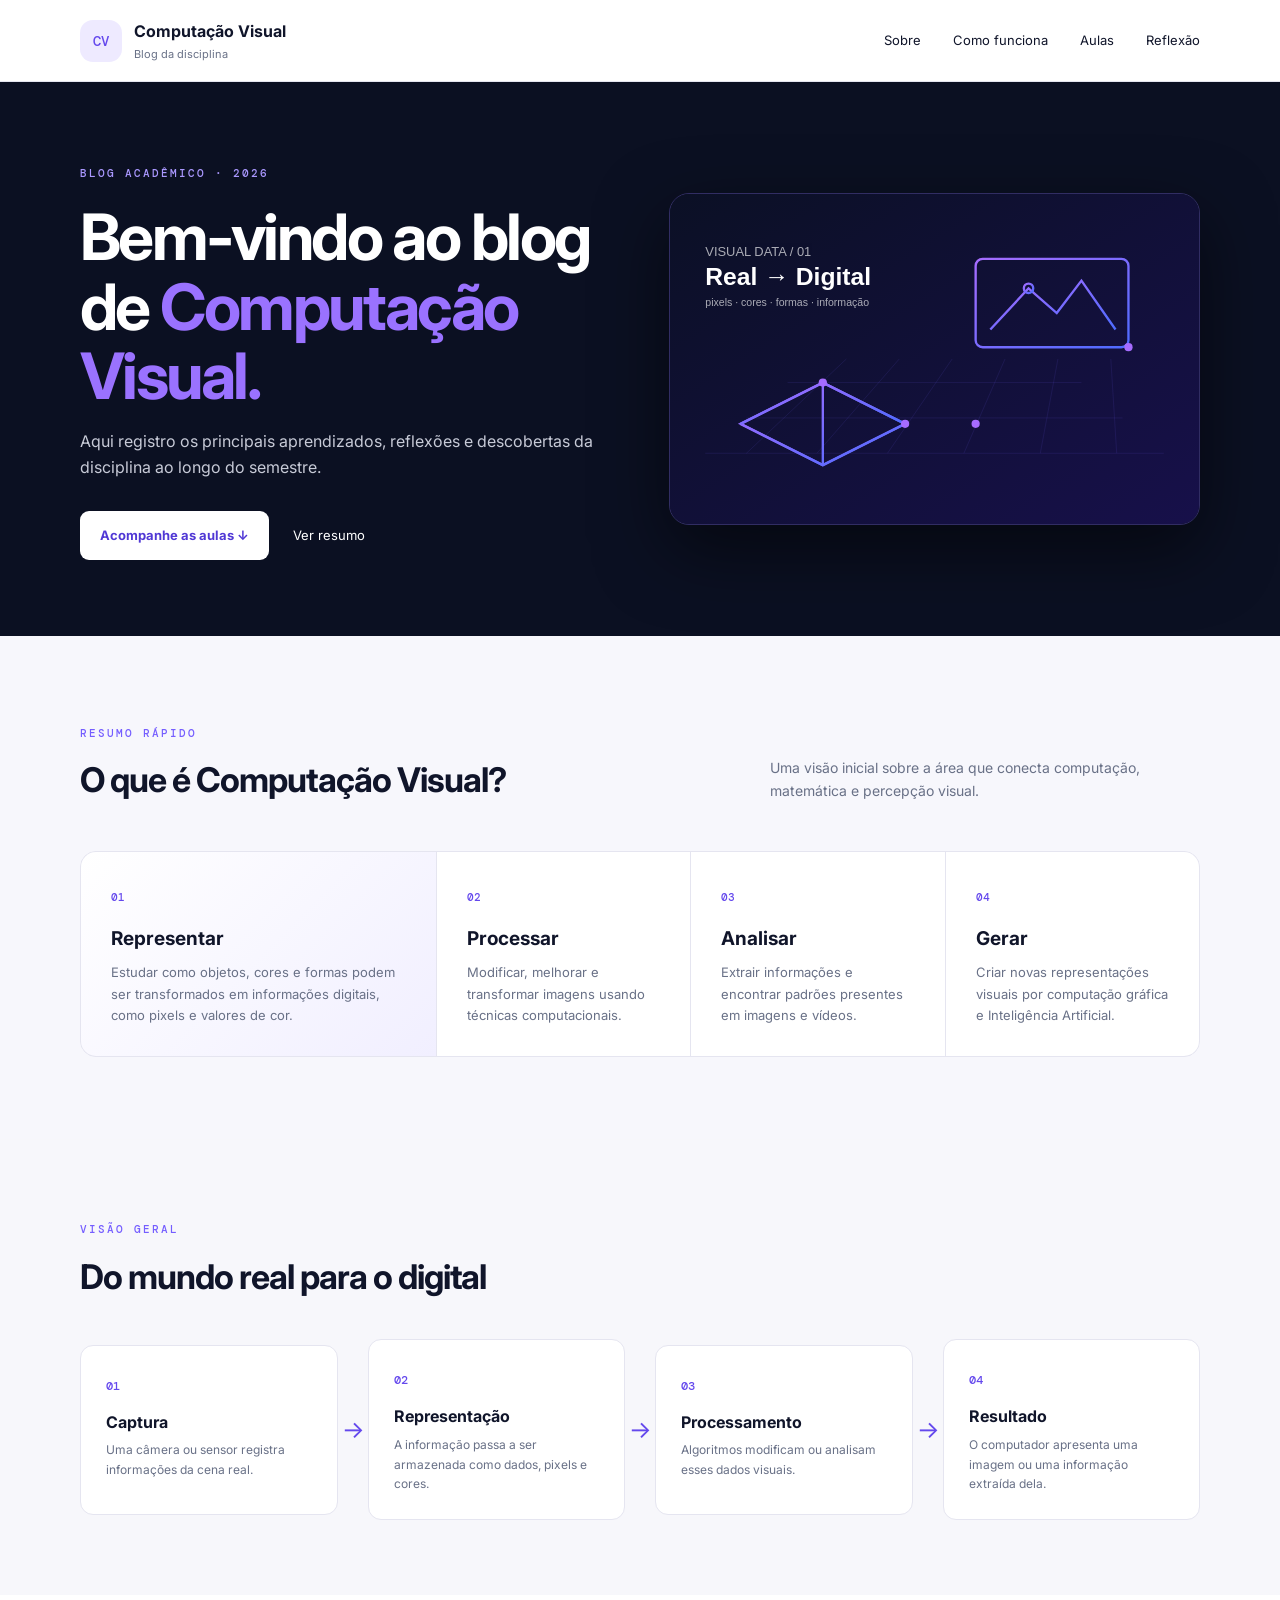
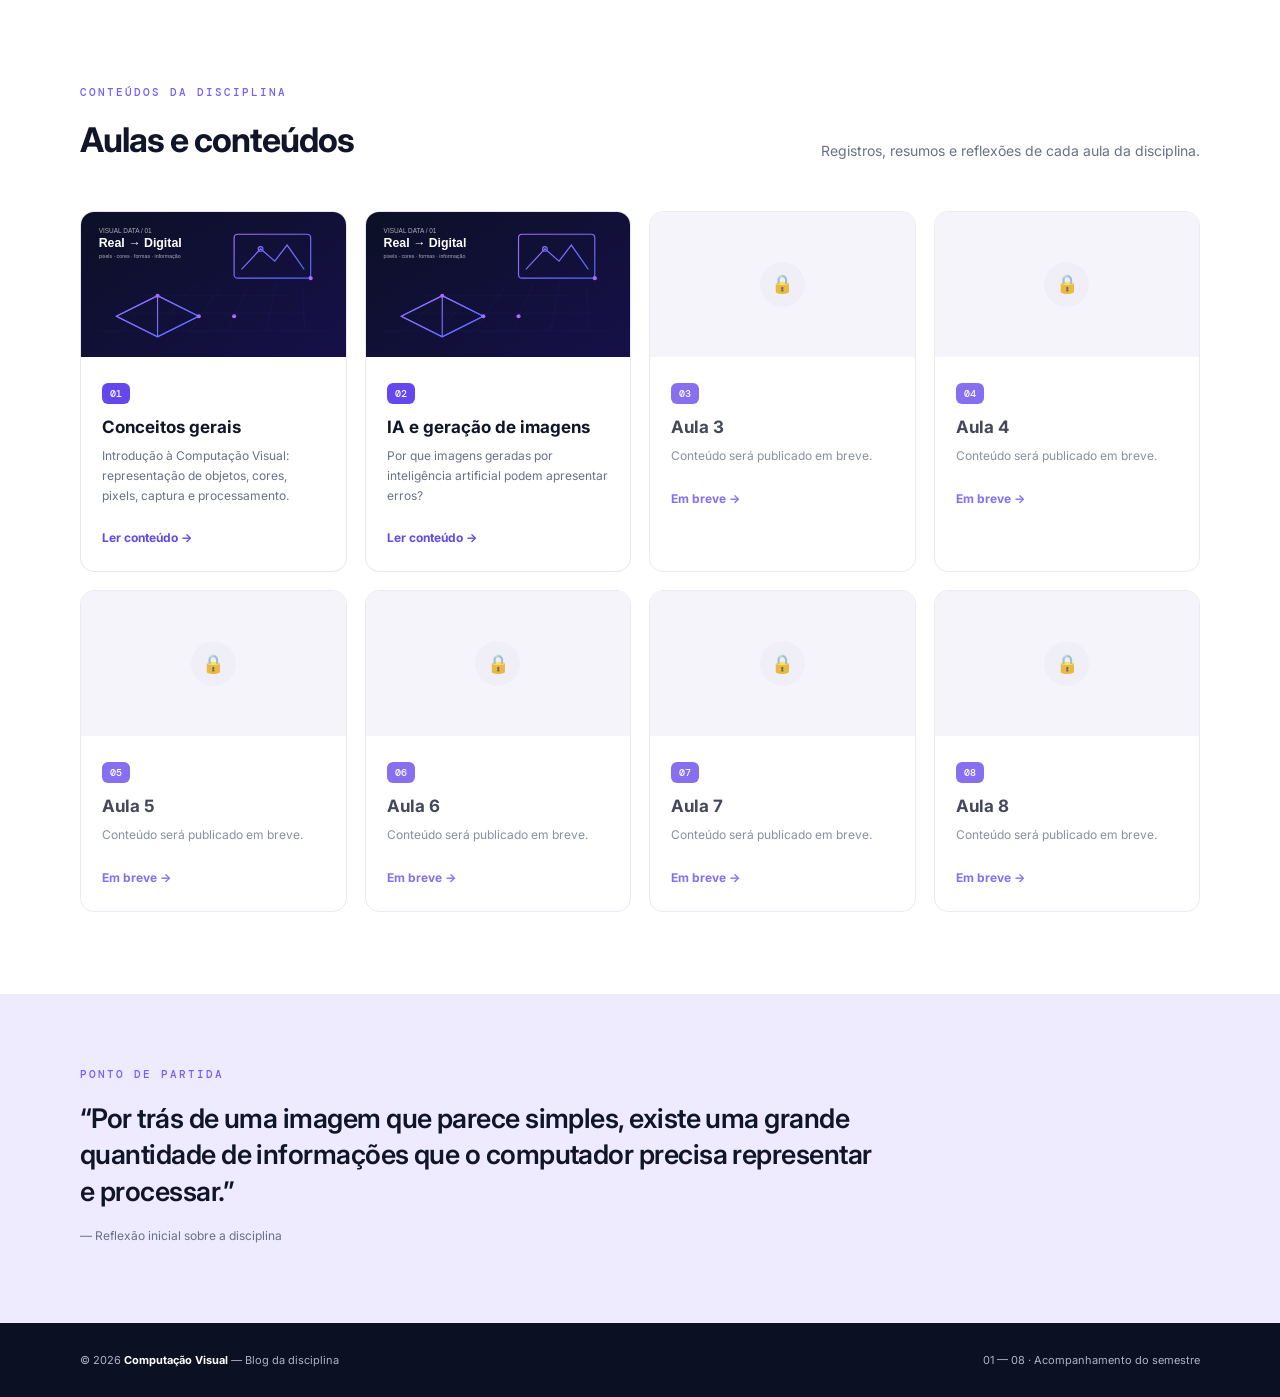
==== index.html @ 21973802 "Add files via upload" ====
<!DOCTYPE html>
<html lang="pt-BR">
<head><meta charset="UTF-8"><meta name="viewport" content="width=device-width,initial-scale=1.0">
<title>Computação Visual | Blog</title><link rel="stylesheet" href="style.css"></head>
<body>
<header class="topbar"><div class="wrap nav">
<a class="brand" href="index.html"><span class="brand-mark">CV</span><span><b>Computação Visual</b><small>Blog da disciplina</small></span></a>
<nav><a href="#resumo">Sobre</a><a href="#processo">Como funciona</a><a href="#aulas">Aulas</a><a href="#reflexao">Reflexão</a></nav>
</div></header>
<main>
<section class="hero"><div class="wrap hero-grid"><div>
<span class="label">BLOG ACADÊMICO · 2026</span><h1>Bem-vindo ao blog de <em>Computação Visual.</em></h1>
<p class="hero-text">Aqui registro os principais aprendizados, reflexões e descobertas da disciplina ao longo do semestre.</p>
<div class="hero-actions"><a class="button" href="#aulas">Acompanhe as aulas ↓</a><a class="text-link" href="#resumo">Ver resumo</a></div>
</div><div class="visual-card"><img src="visual.svg" alt="Ilustração de representação digital, pixels e formas"></div></div></section>

<section id="resumo" class="section summary"><div class="wrap">
<div class="section-heading"><div><span class="label">RESUMO RÁPIDO</span><h2>O que é Computação Visual?</h2></div><p>Uma visão inicial sobre a área que conecta computação, matemática e percepção visual.</p></div>
<div class="summary-grid">
<article class="summary-card main"><span>01</span><h3>Representar</h3><p>Estudar como objetos, cores e formas podem ser transformados em informações digitais, como pixels e valores de cor.</p></article>
<article class="summary-card"><span>02</span><h3>Processar</h3><p>Modificar, melhorar e transformar imagens usando técnicas computacionais.</p></article>
<article class="summary-card"><span>03</span><h3>Analisar</h3><p>Extrair informações e encontrar padrões presentes em imagens e vídeos.</p></article>
<article class="summary-card"><span>04</span><h3>Gerar</h3><p>Criar novas representações visuais por computação gráfica e Inteligência Artificial.</p></article>
</div></div></section>

<section id="processo" class="process-section"><div class="wrap"><span class="label">VISÃO GERAL</span><h2>Do mundo real para o digital</h2>
<div class="process">
<div class="step"><strong>01</strong><h3>Captura</h3><p>Uma câmera ou sensor registra informações da cena real.</p></div><div class="arrow">→</div>
<div class="step"><strong>02</strong><h3>Representação</h3><p>A informação passa a ser armazenada como dados, pixels e cores.</p></div><div class="arrow">→</div>
<div class="step"><strong>03</strong><h3>Processamento</h3><p>Algoritmos modificam ou analisam esses dados visuais.</p></div><div class="arrow">→</div>
<div class="step"><strong>04</strong><h3>Resultado</h3><p>O computador apresenta uma imagem ou uma informação extraída dela.</p></div>
</div></div></section>

<section id="aulas" class="section lessons"><div class="wrap">
<div class="section-heading"><div><span class="label">CONTEÚDOS DA DISCIPLINA</span><h2>Aulas e conteúdos</h2></div><p>Registros, resumos e reflexões de cada aula da disciplina.</p></div>
<div class="lesson-grid">
<a class="lesson" href="aula1.html"><div class="lesson-image"><img src="visual.svg" alt="Representação visual digital"></div><div class="lesson-body"><span class="lesson-number">01</span><h3>Conceitos gerais</h3><p>Introdução à Computação Visual: representação de objetos, cores, pixels, captura e processamento.</p><span class="read">Ler conteúdo →</span></div></a>
<a class="lesson" href="aula2.html"><div class="lesson-image"><img src="visual.svg" alt="Inteligência Artificial e imagens"></div><div class="lesson-body"><span class="lesson-number">02</span><h3>IA e geração de imagens</h3><p>Por que imagens geradas por inteligência artificial podem apresentar erros?</p><span class="read">Ler conteúdo →</span></div></a>
<article class="lesson future"><div class="lesson-image"><div class="lock">🔒</div></div>
<div class="lesson-body"><span class="lesson-number">03</span><h3>Aula 3</h3>
<p>Conteúdo será publicado em breve.</p><span class="read">Em breve →</span></div></article>
<article class="lesson future"><div class="lesson-image"><div class="lock">🔒</div></div>
<div class="lesson-body"><span class="lesson-number">04</span><h3>Aula 4</h3>
<p>Conteúdo será publicado em breve.</p><span class="read">Em breve →</span></div></article>
<article class="lesson future"><div class="lesson-image"><div class="lock">🔒</div></div>
<div class="lesson-body"><span class="lesson-number">05</span><h3>Aula 5</h3>
<p>Conteúdo será publicado em breve.</p><span class="read">Em breve →</span></div></article>
<article class="lesson future"><div class="lesson-image"><div class="lock">🔒</div></div>
<div class="lesson-body"><span class="lesson-number">06</span><h3>Aula 6</h3>
<p>Conteúdo será publicado em breve.</p><span class="read">Em breve →</span></div></article>
<article class="lesson future"><div class="lesson-image"><div class="lock">🔒</div></div>
<div class="lesson-body"><span class="lesson-number">07</span><h3>Aula 7</h3>
<p>Conteúdo será publicado em breve.</p><span class="read">Em breve →</span></div></article>
<article class="lesson future"><div class="lesson-image"><div class="lock">🔒</div></div>
<div class="lesson-body"><span class="lesson-number">08</span><h3>Aula 8</h3>
<p>Conteúdo será publicado em breve.</p><span class="read">Em breve →</span></div></article>
</div></div></section>
<section id="reflexao" class="quote"><div class="wrap"><span class="label">PONTO DE PARTIDA</span>
<blockquote>“Por trás de uma imagem que parece simples, existe uma grande quantidade de informações que o computador precisa representar e processar.”</blockquote>
<p>— Reflexão inicial sobre a disciplina</p></div></section>
</main>
<footer><div class="wrap footer"><span>© 2026 <b>Computação Visual</b> — Blog da disciplina</span><span>01 — 08 · Acompanhamento do semestre</span></div></footer>
</body></html>
---- style.css ----
@import url('https://fonts.googleapis.com/css2?family=DM+Mono:wght@400;500&family=Inter:wght@400;500;600;700;800&display=swap');
:root{--ink:#10152a;--muted:#697187;--purple:#6448ed;--light:#f7f7fc;--dark:#0b1022;--line:#e5e5f0}
*{box-sizing:border-box}html{scroll-behavior:smooth}body{margin:0;font-family:Inter,sans-serif;color:var(--ink);background:#fff;line-height:1.65}.wrap{width:min(1120px,calc(100% - 44px));margin:auto}
.topbar{height:82px;border-bottom:1px solid var(--line);background:#fff}.nav{height:100%;display:flex;align-items:center;justify-content:space-between}.brand{display:flex;gap:12px;align-items:center;text-decoration:none;color:var(--ink)}.brand-mark{width:42px;height:42px;border-radius:13px;background:#eeeaff;color:var(--purple);display:grid;place-items:center;font:500 14px 'DM Mono'}.brand b{display:block;font-size:16px}.brand small{display:block;color:var(--muted);font-size:11px}.nav nav{display:flex;gap:32px}.nav nav a{color:var(--ink);font-size:13px;text-decoration:none}.nav nav a:hover{color:var(--purple)}
.hero{background:var(--dark);color:#fff;padding:76px 0}.hero-grid{display:grid;grid-template-columns:1fr 1fr;gap:58px;align-items:center}.label{font:500 11px 'DM Mono';letter-spacing:.18em;color:#755eff}.hero .label{color:#aa98ff}.hero h1{font-size:clamp(38px,5vw,65px);line-height:1.08;letter-spacing:-.04em;margin:18px 0}.hero h1 em{color:#9a72ff;font-style:normal}.hero-text{max-width:600px;color:#c7cad7;font-size:16px}.hero-actions{display:flex;align-items:center;gap:24px;margin-top:30px}.button{background:#fff;color:#5038d5;padding:14px 20px;border-radius:9px;text-decoration:none;font-weight:700;font-size:13px}.text-link{color:#fff;text-decoration:none;font-size:13px}.visual-card{border:1px solid #312d63;border-radius:20px;overflow:hidden;box-shadow:0 25px 70px #0008}.visual-card img{width:100%;display:block}
.section{padding:82px 0}.summary{background:var(--light)}.section-heading{display:flex;justify-content:space-between;gap:40px;align-items:end;margin-bottom:35px}.section-heading h2,.process-section h2{font-size:34px;letter-spacing:-.03em;margin:8px 0}.section-heading>p{max-width:430px;color:var(--muted);font-size:14px}.summary-grid{display:grid;grid-template-columns:1.4fr 1fr 1fr 1fr;gap:1px;background:var(--line);border:1px solid var(--line);border-radius:16px;overflow:hidden}.summary-card{background:#fff;padding:30px}.summary-card.main{background:linear-gradient(135deg,#fff,#f1efff)}.summary-card span{font:500 11px 'DM Mono';color:var(--purple)}.summary-card h3{font-size:19px;margin:14px 0 8px}.summary-card p{font-size:13px;color:var(--muted);margin:0}
.process-section{padding:75px 0;background:#f7f7fb}.process{margin-top:34px;display:grid;grid-template-columns:1fr 30px 1fr 30px 1fr 30px 1fr;align-items:center}.step{background:#fff;border:1px solid var(--line);padding:25px;border-radius:13px;min-height:170px}.step strong{font:500 12px 'DM Mono';color:var(--purple)}.step h3{margin:12px 0 5px;font-size:16px}.step p{margin:0;color:var(--muted);font-size:12px}.arrow{text-align:center;color:var(--purple);font-size:24px}
.lessons{background:#fff}.lesson-grid{display:grid;grid-template-columns:repeat(4,1fr);gap:18px}.lesson{border:1px solid var(--line);border-radius:14px;overflow:hidden;background:#fff;text-decoration:none;color:var(--ink);transition:.2s}.lesson:hover{transform:translateY(-5px);box-shadow:0 16px 35px #34305a18}.lesson-image{height:145px;background:#f3f2fb;overflow:hidden}.lesson-image img{width:100%;height:100%;object-fit:cover}.lesson-body{padding:21px}.lesson-number{display:inline-block;background:#6548ed;color:#fff;padding:4px 8px;border-radius:6px;font:500 10px 'DM Mono'}.lesson h3{font-size:17px;margin:12px 0 8px;line-height:1.3}.lesson p{font-size:12px;color:var(--muted);margin:0 0 18px}.read{color:var(--purple);font-size:12px;font-weight:700}.future{opacity:.78}.future .lesson-image{display:grid;place-items:center}.lock{width:45px;height:45px;border-radius:50%;background:#ecebf6;display:grid;place-items:center;font-size:18px}.quote{background:#eeeaff;padding:65px 0}.quote blockquote{font-size:27px;line-height:1.35;max-width:800px;margin:16px 0;font-weight:600;letter-spacing:-.02em}.quote p{color:var(--muted);font-size:12px}footer{background:var(--dark);color:#aeb3c5;padding:28px 0;font-size:11px}.footer{display:flex;justify-content:space-between}.footer b{color:#fff}
.article{max-width:820px;padding:65px 0 90px}.back{font-size:12px;color:var(--purple);text-decoration:none}.article h1{font-size:46px;line-height:1.12;letter-spacing:-.04em;margin:18px 0}.lead{font-size:17px;color:var(--muted);margin-bottom:45px}.article h2{font-size:25px;margin-top:42px}.article h3{font-size:17px;margin-top:28px}.article p{color:#4e5669}.reflection{margin-top:40px;background:#f0edff;border-left:4px solid var(--purple);padding:24px 28px;border-radius:0 12px 12px 0}.reference{color:var(--purple)}
@media(max-width:850px){.hero-grid,.summary-grid{grid-template-columns:1fr}.process{grid-template-columns:1fr;gap:12px}.arrow{transform:rotate(90deg)}.lesson-grid{grid-template-columns:repeat(2,1fr)}.section-heading{display:block}.nav nav{gap:14px}.hero{padding:55px 0}}
@media(max-width:560px){.lesson-grid{grid-template-columns:1fr}.nav nav{display:none}.hero h1{font-size:39px}.article h1{font-size:35px}}
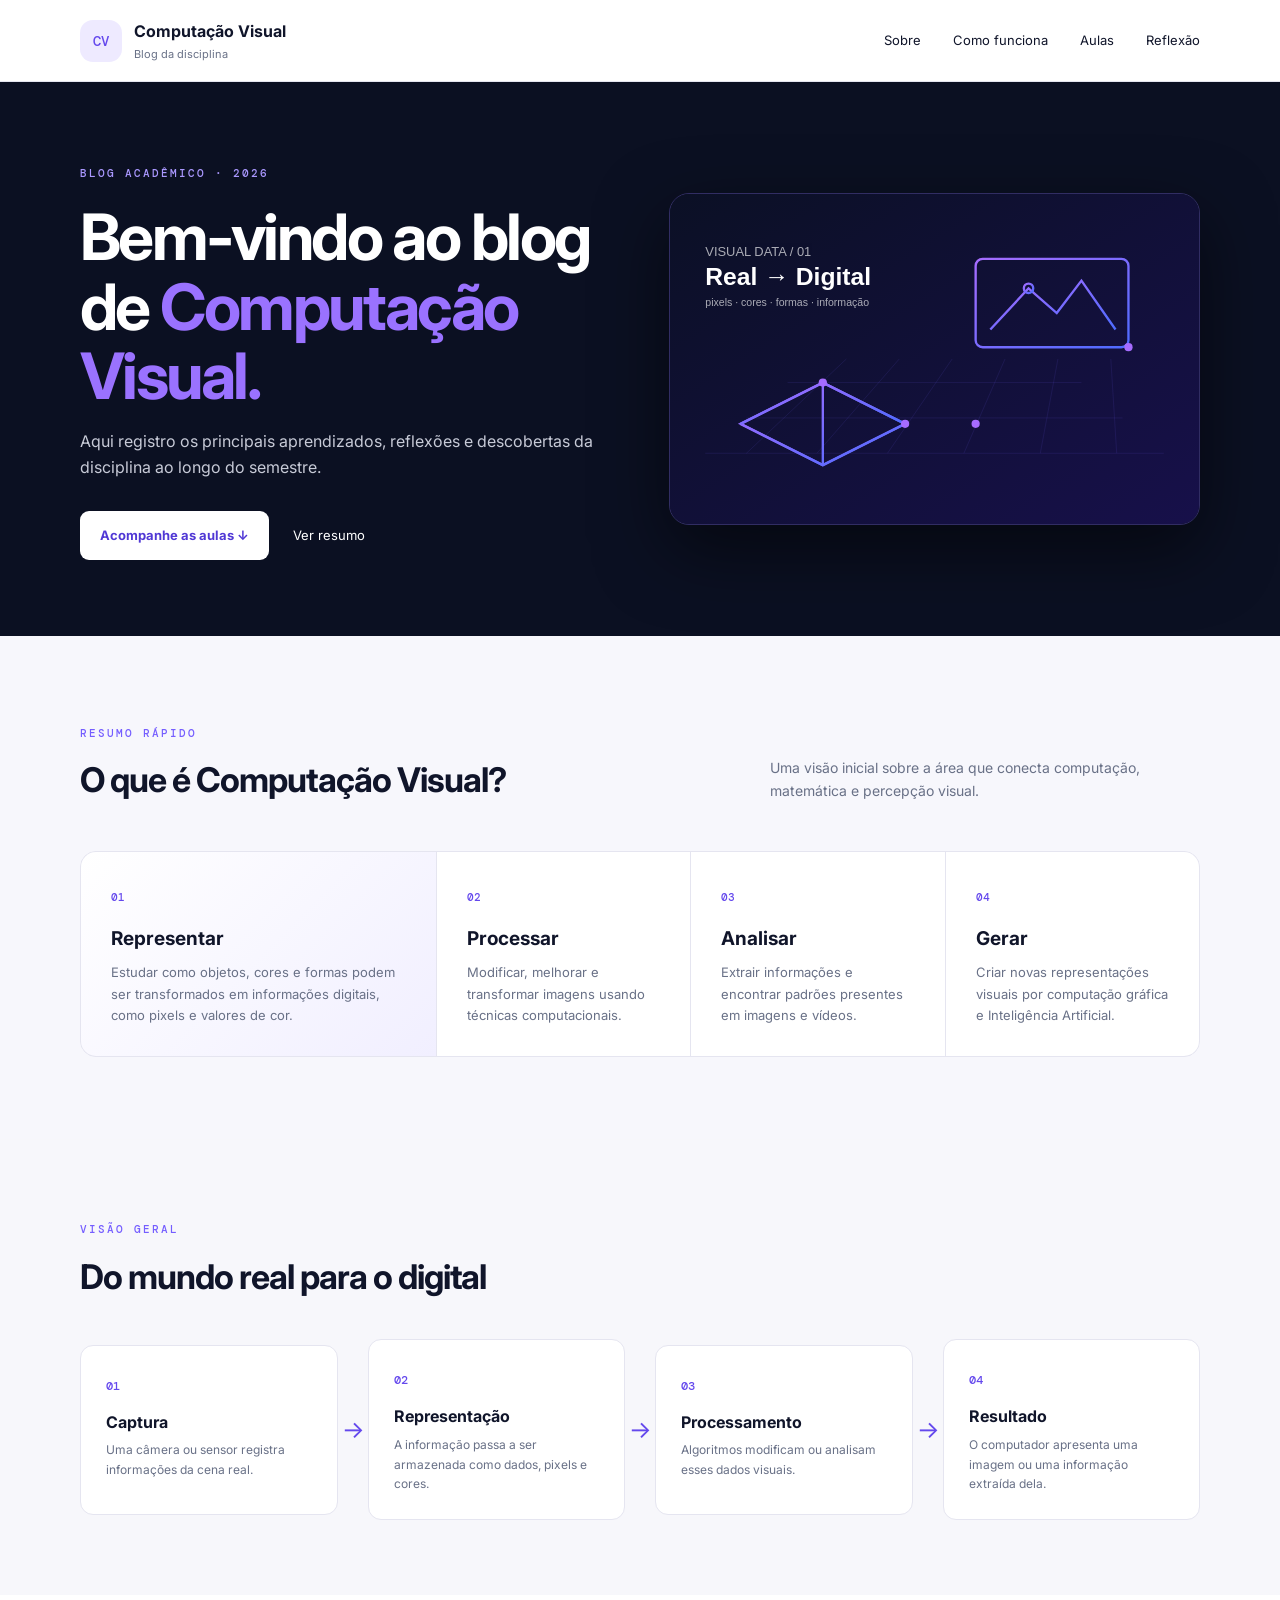
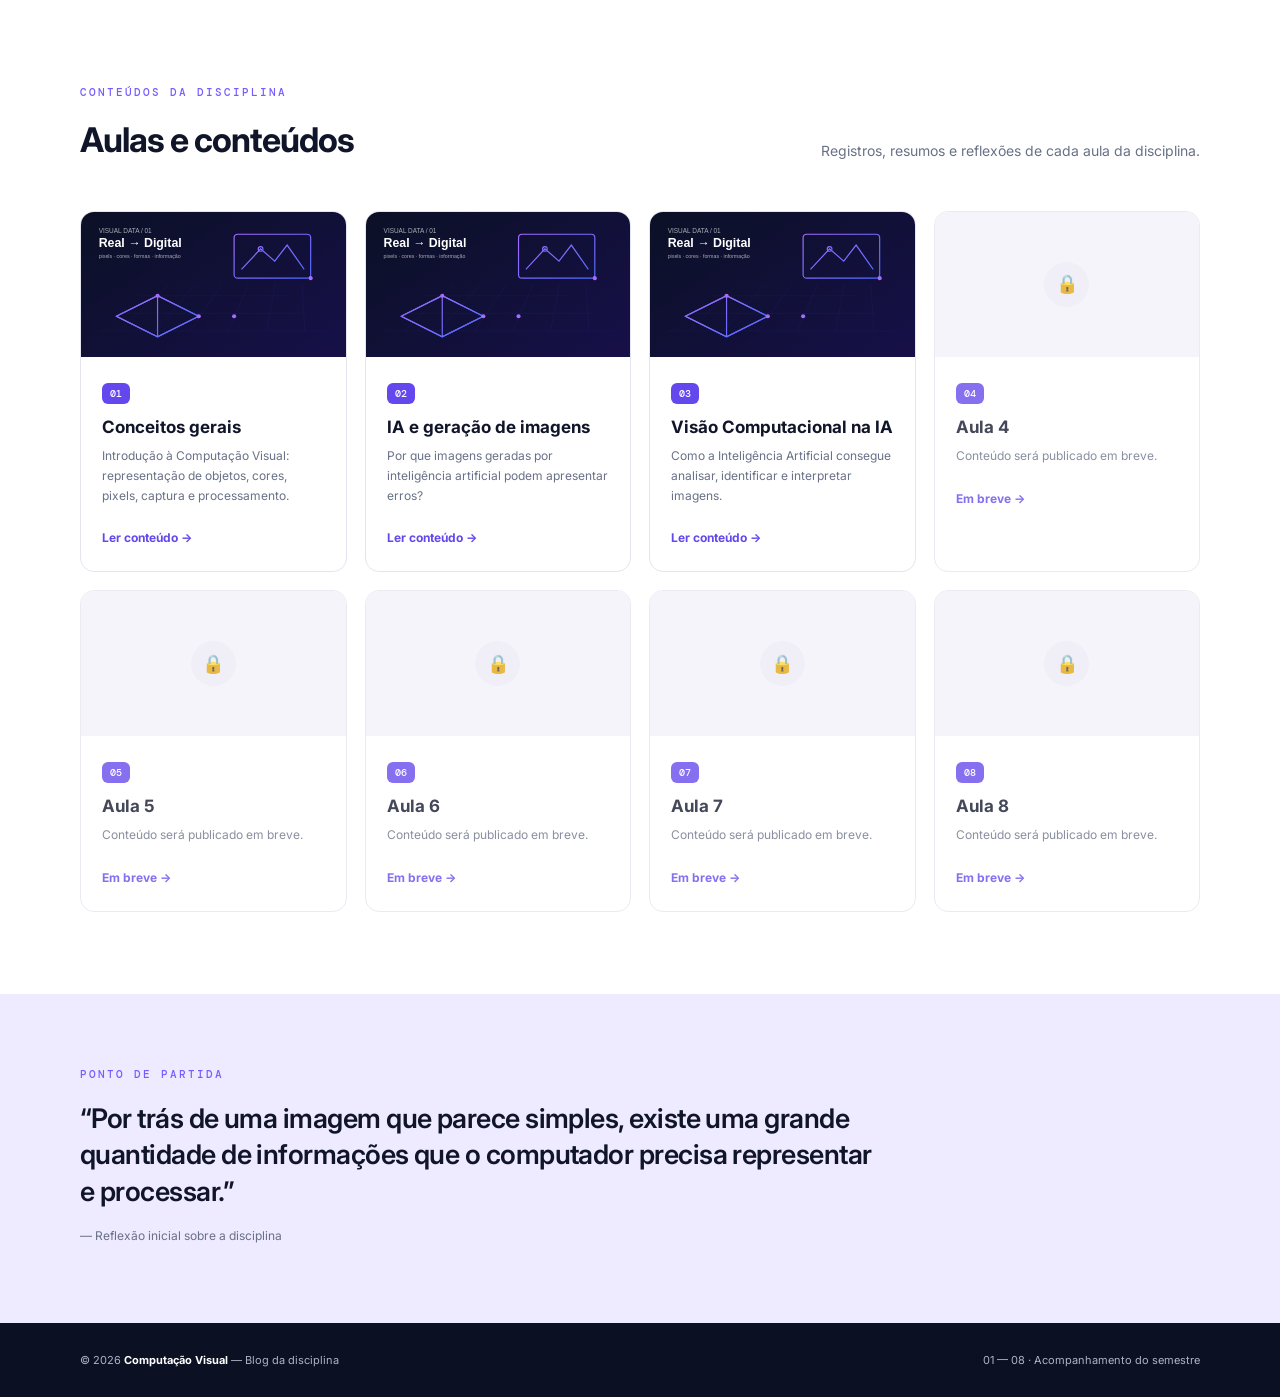
==== commit b88507fe: "Update index.html" ====
--- a/index.html
+++ b/index.html
@@ -36,9 +36,7 @@
 <div class="lesson-grid">
 <a class="lesson" href="aula1.html"><div class="lesson-image"><img src="visual.svg" alt="Representação visual digital"></div><div class="lesson-body"><span class="lesson-number">01</span><h3>Conceitos gerais</h3><p>Introdução à Computação Visual: representação de objetos, cores, pixels, captura e processamento.</p><span class="read">Ler conteúdo →</span></div></a>
 <a class="lesson" href="aula2.html"><div class="lesson-image"><img src="visual.svg" alt="Inteligência Artificial e imagens"></div><div class="lesson-body"><span class="lesson-number">02</span><h3>IA e geração de imagens</h3><p>Por que imagens geradas por inteligência artificial podem apresentar erros?</p><span class="read">Ler conteúdo →</span></div></a>
-<article class="lesson future"><div class="lesson-image"><div class="lock">🔒</div></div>
-<div class="lesson-body"><span class="lesson-number">03</span><h3>Aula 3</h3>
-<p>Conteúdo será publicado em breve.</p><span class="read">Em breve →</span></div></article>
+<a class="lesson" href="aula3.html"><div class="lesson-image"><img src="visual.svg" alt="Visão Computacional na Inteligência Artificial"></div><div class="lesson-body"><span class="lesson-number">03</span><h3>Visão Computacional na IA</h3><p>Como a Inteligência Artificial consegue analisar, identificar e interpretar imagens.</p><span class="read">Ler conteúdo →</span></div></a>
 <article class="lesson future"><div class="lesson-image"><div class="lock">🔒</div></div>
 <div class="lesson-body"><span class="lesson-number">04</span><h3>Aula 4</h3>
 <p>Conteúdo será publicado em breve.</p><span class="read">Em breve →</span></div></article>
@@ -60,4 +58,4 @@
 <p>— Reflexão inicial sobre a disciplina</p></div></section>
 </main>
 <footer><div class="wrap footer"><span>© 2026 <b>Computação Visual</b> — Blog da disciplina</span><span>01 — 08 · Acompanhamento do semestre</span></div></footer>
-</body></html>+</body></html>
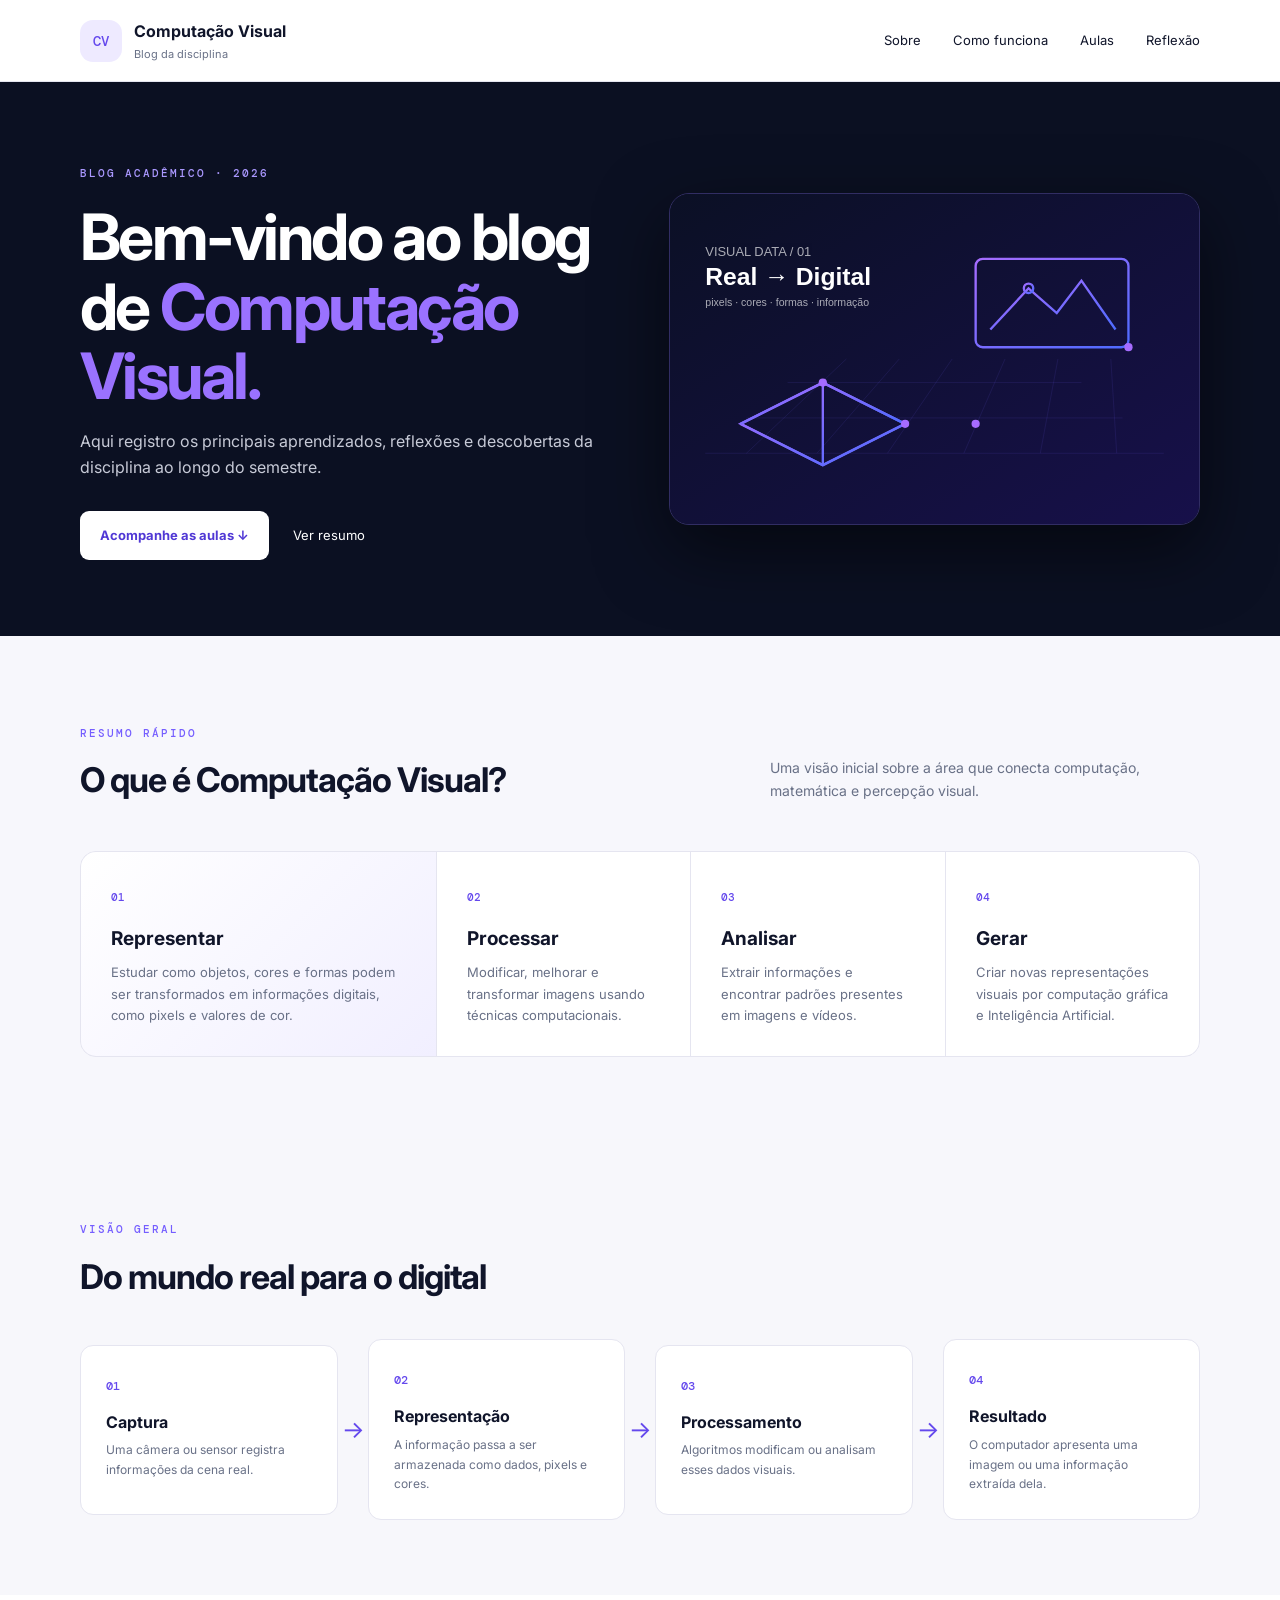
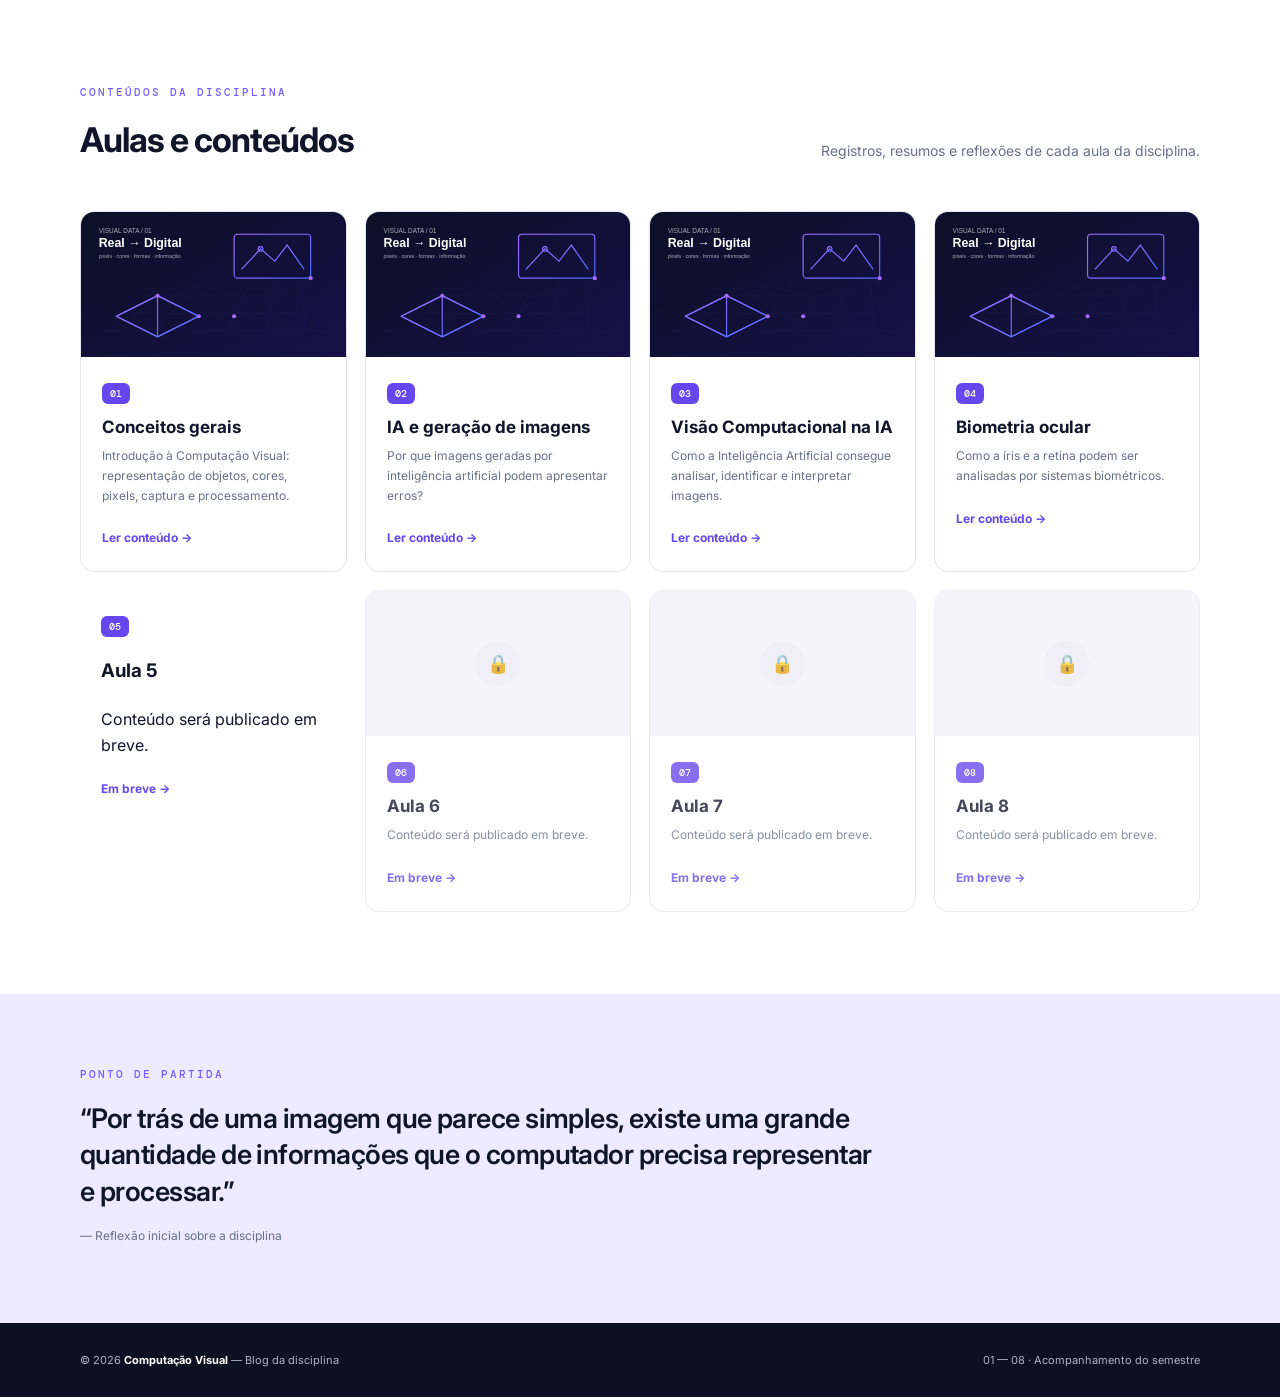
==== commit 87f5021c: "index.html" ====
--- a/index.html
+++ b/index.html
@@ -37,10 +37,7 @@
 <a class="lesson" href="aula1.html"><div class="lesson-image"><img src="visual.svg" alt="Representação visual digital"></div><div class="lesson-body"><span class="lesson-number">01</span><h3>Conceitos gerais</h3><p>Introdução à Computação Visual: representação de objetos, cores, pixels, captura e processamento.</p><span class="read">Ler conteúdo →</span></div></a>
 <a class="lesson" href="aula2.html"><div class="lesson-image"><img src="visual.svg" alt="Inteligência Artificial e imagens"></div><div class="lesson-body"><span class="lesson-number">02</span><h3>IA e geração de imagens</h3><p>Por que imagens geradas por inteligência artificial podem apresentar erros?</p><span class="read">Ler conteúdo →</span></div></a>
 <a class="lesson" href="aula3.html"><div class="lesson-image"><img src="visual.svg" alt="Visão Computacional na Inteligência Artificial"></div><div class="lesson-body"><span class="lesson-number">03</span><h3>Visão Computacional na IA</h3><p>Como a Inteligência Artificial consegue analisar, identificar e interpretar imagens.</p><span class="read">Ler conteúdo →</span></div></a>
-<article class="lesson future"><div class="lesson-image"><div class="lock">🔒</div></div>
-<div class="lesson-body"><span class="lesson-number">04</span><h3>Aula 4</h3>
-<p>Conteúdo será publicado em breve.</p><span class="read">Em breve →</span></div></article>
-<article class="lesson future"><div class="lesson-image"><div class="lock">🔒</div></div>
+<a class="lesson" href="aula4.html"><div class="lesson-image"><img src="visual.svg" alt="Biometria ocular: íris e retina"></div><div class="lesson-body"><span class="lesson-number">04</span><h3>Biometria ocular</h3><p>Como a íris e a retina podem ser analisadas por sistemas biométricos.</p><span class="read">Ler conteúdo →</span></div></a>
 <div class="lesson-body"><span class="lesson-number">05</span><h3>Aula 5</h3>
 <p>Conteúdo será publicado em breve.</p><span class="read">Em breve →</span></div></article>
 <article class="lesson future"><div class="lesson-image"><div class="lock">🔒</div></div>
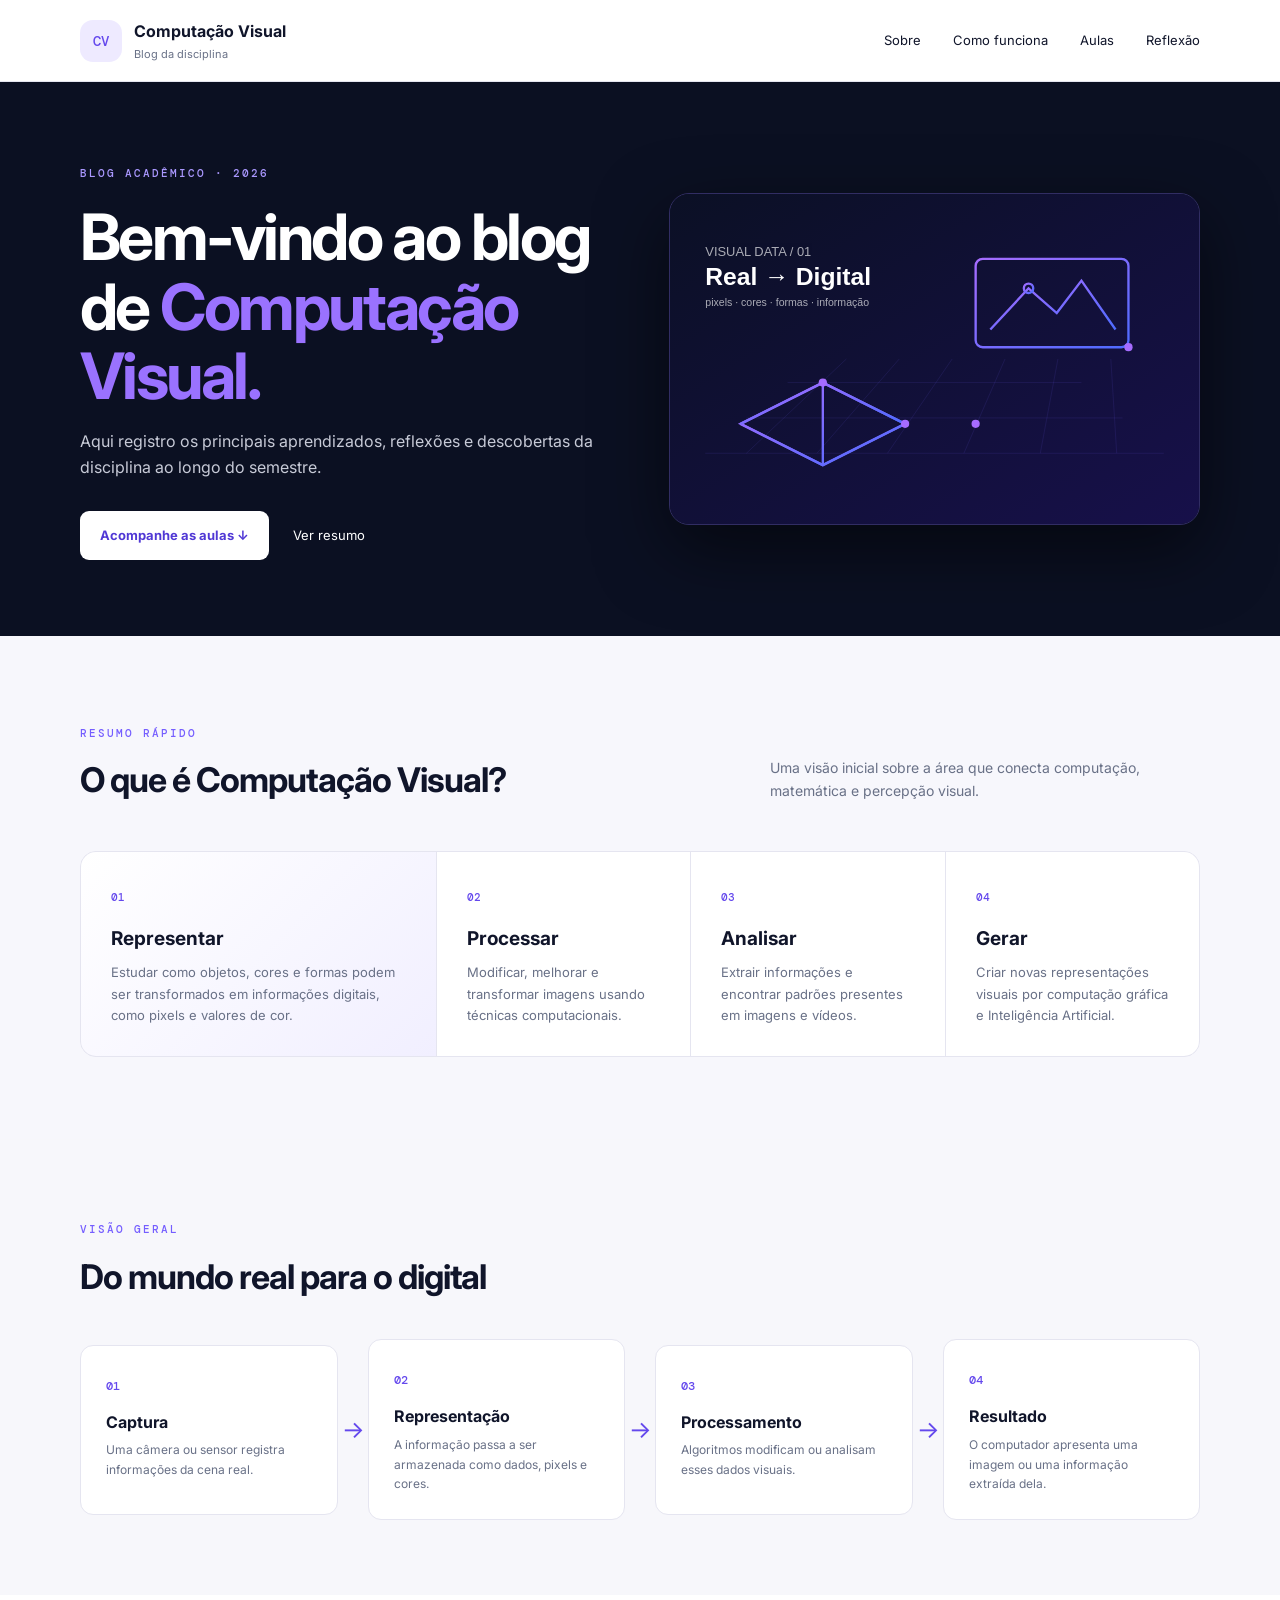
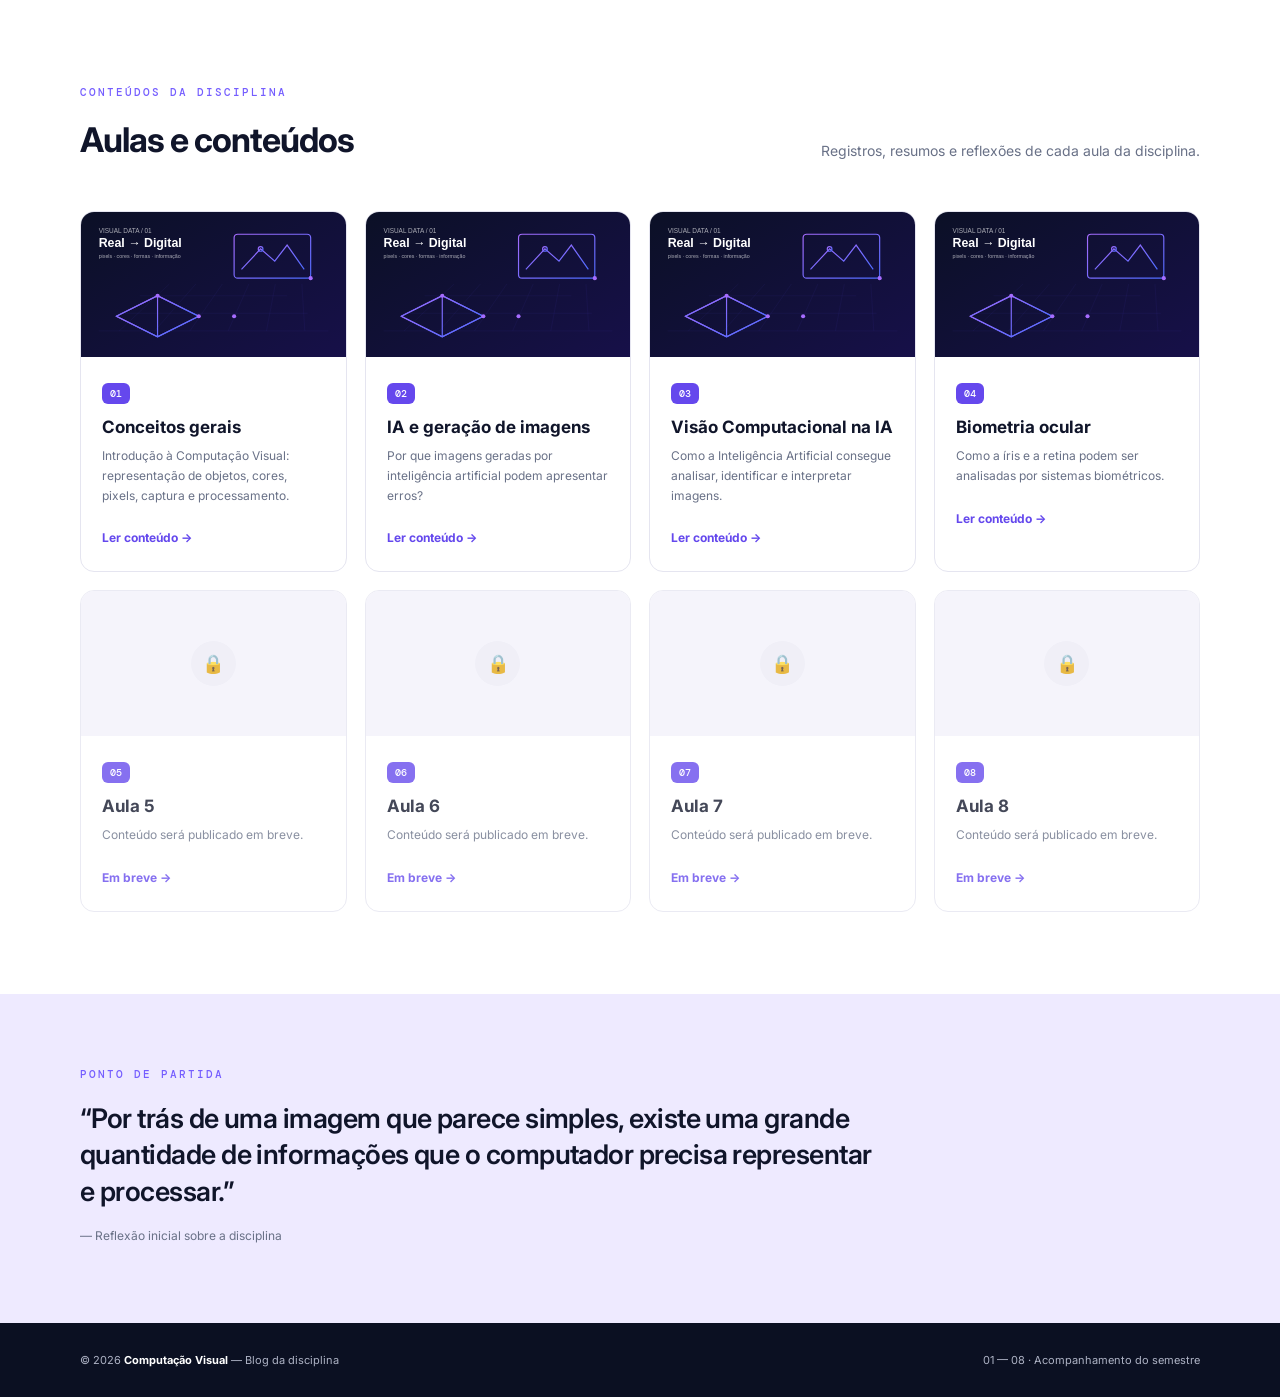
==== commit 2096c00f: "Rename index_corrigido.html to index.html" ====
--- a/index.html
+++ b/index.html
@@ -38,6 +38,7 @@
 <a class="lesson" href="aula2.html"><div class="lesson-image"><img src="visual.svg" alt="Inteligência Artificial e imagens"></div><div class="lesson-body"><span class="lesson-number">02</span><h3>IA e geração de imagens</h3><p>Por que imagens geradas por inteligência artificial podem apresentar erros?</p><span class="read">Ler conteúdo →</span></div></a>
 <a class="lesson" href="aula3.html"><div class="lesson-image"><img src="visual.svg" alt="Visão Computacional na Inteligência Artificial"></div><div class="lesson-body"><span class="lesson-number">03</span><h3>Visão Computacional na IA</h3><p>Como a Inteligência Artificial consegue analisar, identificar e interpretar imagens.</p><span class="read">Ler conteúdo →</span></div></a>
 <a class="lesson" href="aula4.html"><div class="lesson-image"><img src="visual.svg" alt="Biometria ocular: íris e retina"></div><div class="lesson-body"><span class="lesson-number">04</span><h3>Biometria ocular</h3><p>Como a íris e a retina podem ser analisadas por sistemas biométricos.</p><span class="read">Ler conteúdo →</span></div></a>
+<article class="lesson future"><div class="lesson-image"><div class="lock">🔒</div></div>
 <div class="lesson-body"><span class="lesson-number">05</span><h3>Aula 5</h3>
 <p>Conteúdo será publicado em breve.</p><span class="read">Em breve →</span></div></article>
 <article class="lesson future"><div class="lesson-image"><div class="lock">🔒</div></div>
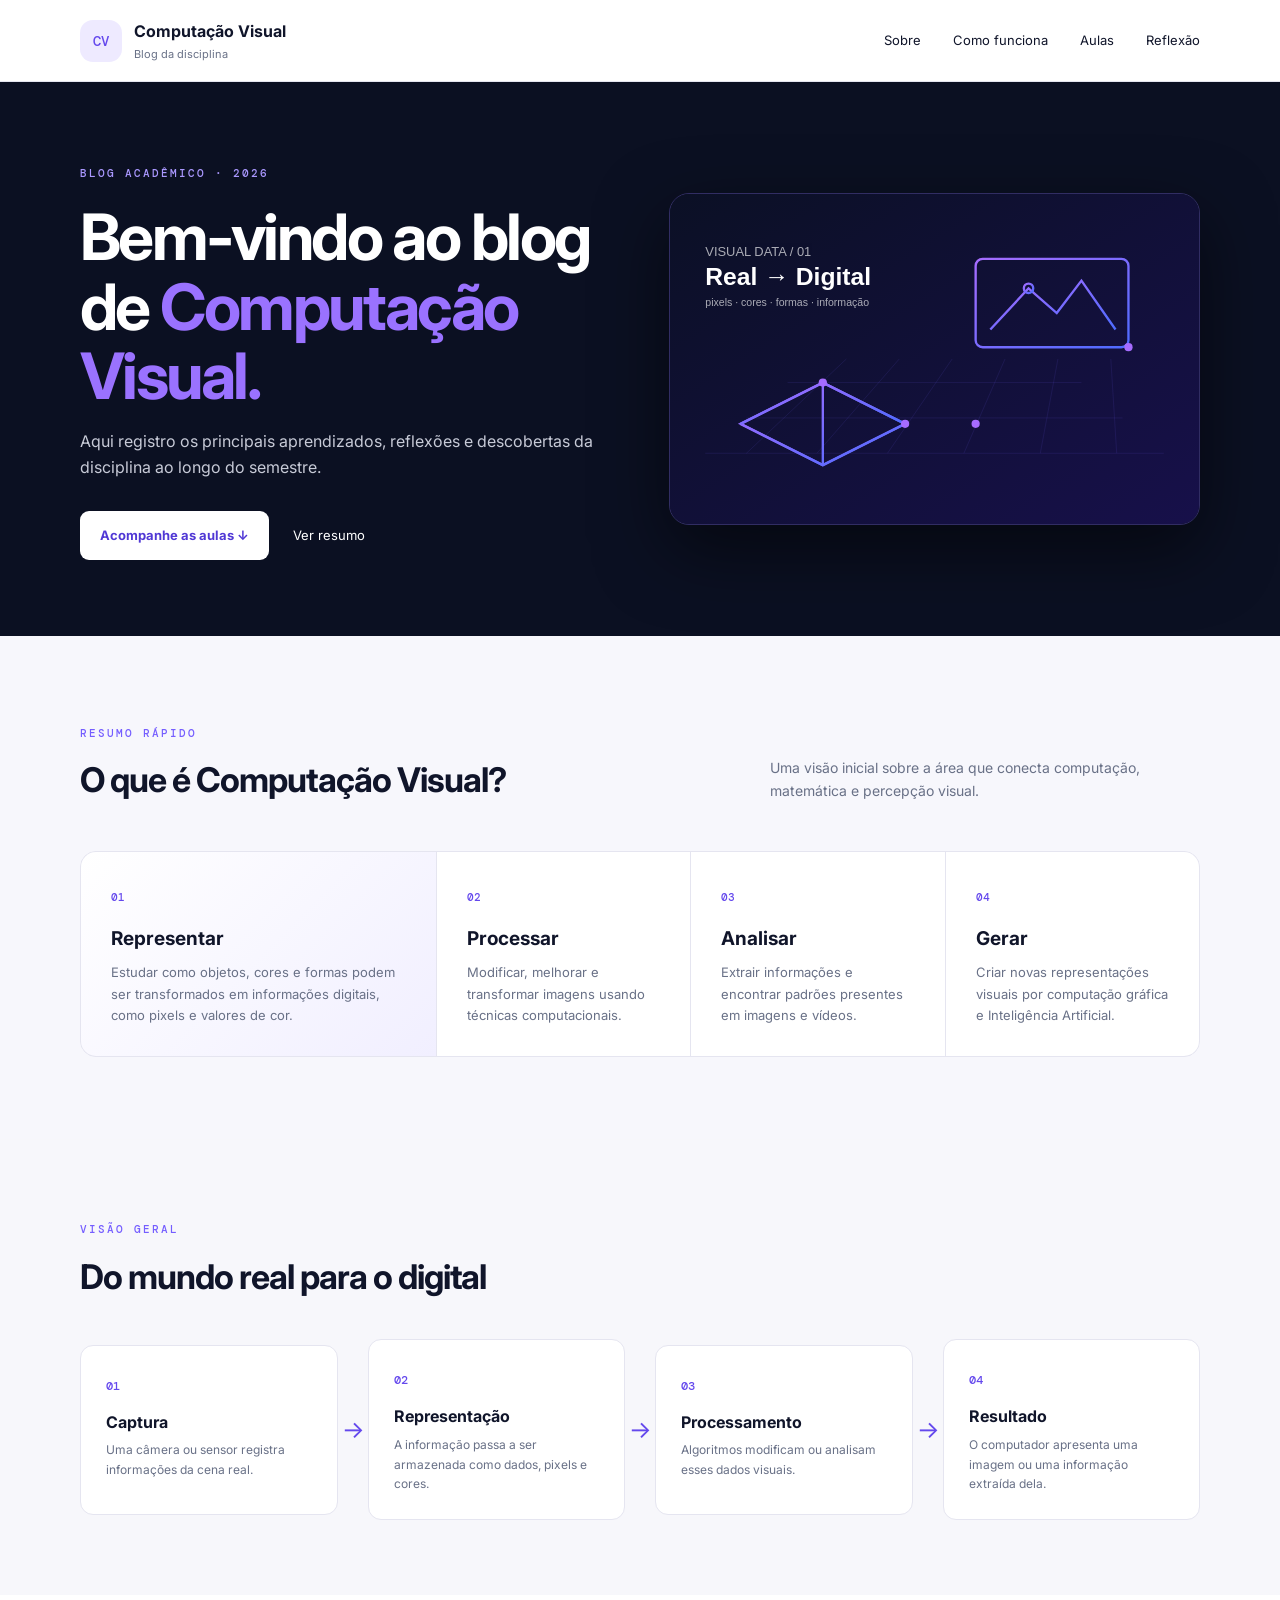
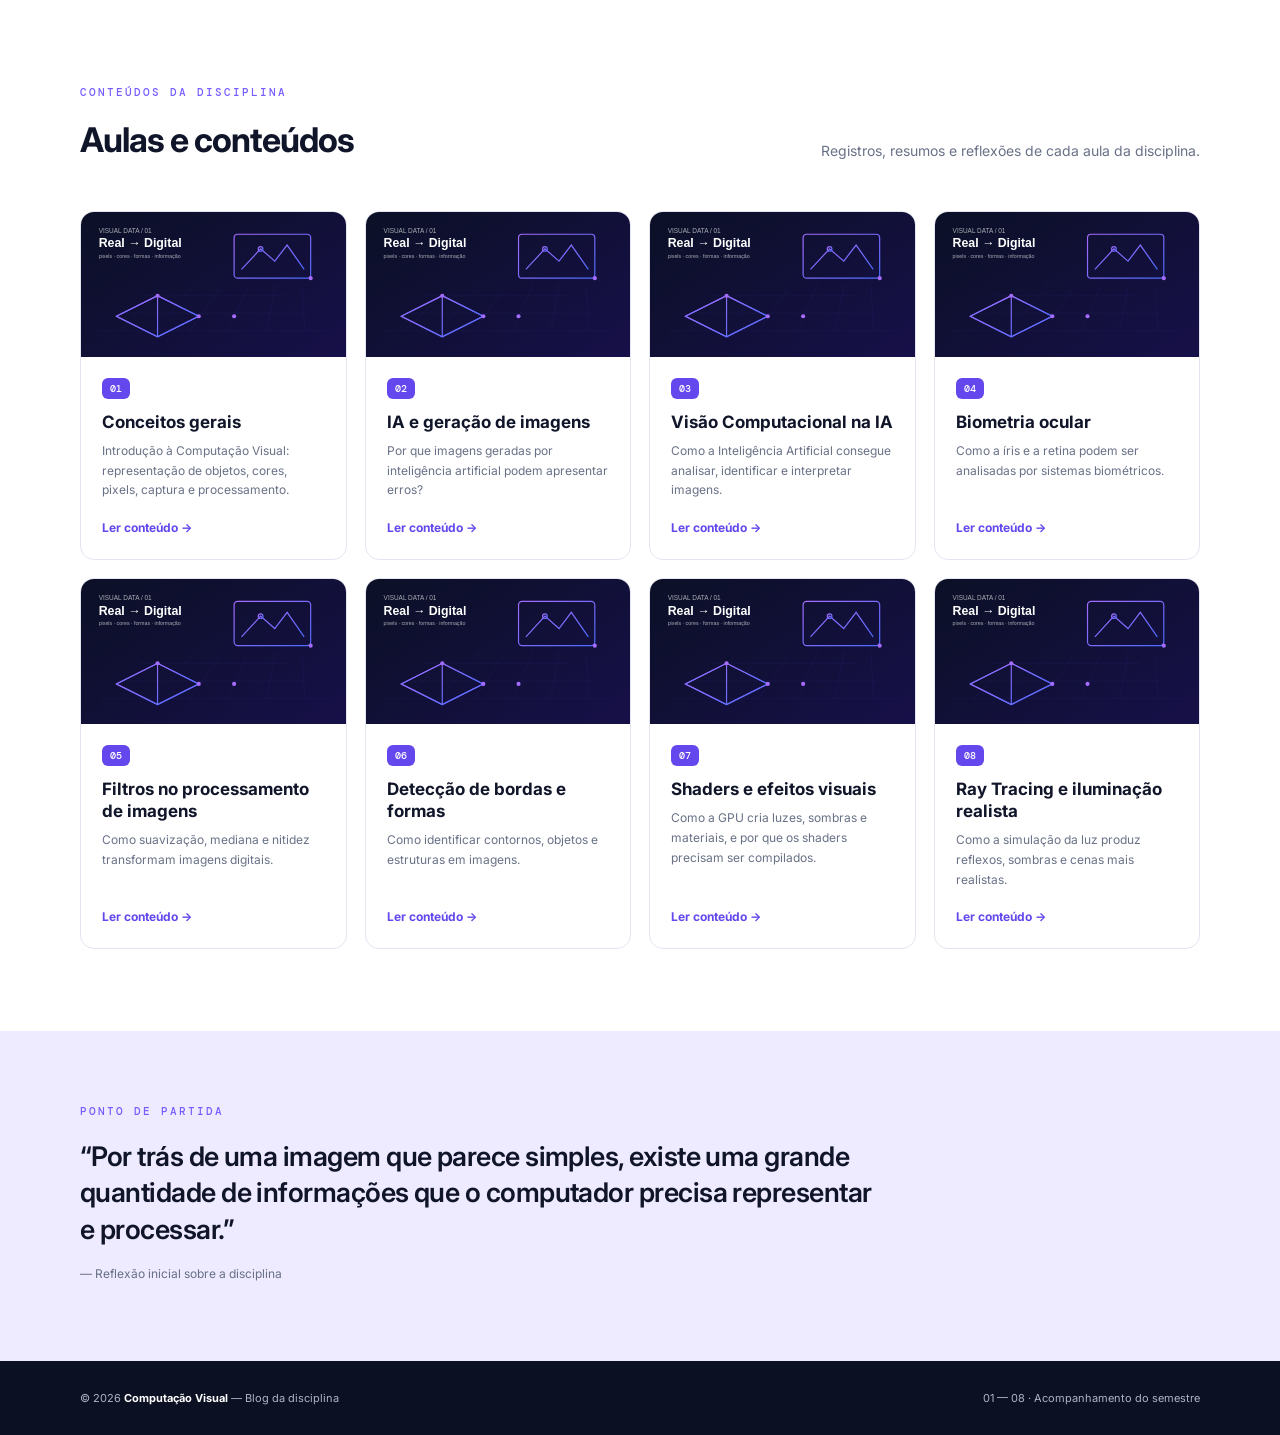
==== commit 74794f4a: "Add files via upload" ====
--- a/index.html
+++ b/index.html
@@ -38,18 +38,10 @@
 <a class="lesson" href="aula2.html"><div class="lesson-image"><img src="visual.svg" alt="Inteligência Artificial e imagens"></div><div class="lesson-body"><span class="lesson-number">02</span><h3>IA e geração de imagens</h3><p>Por que imagens geradas por inteligência artificial podem apresentar erros?</p><span class="read">Ler conteúdo →</span></div></a>
 <a class="lesson" href="aula3.html"><div class="lesson-image"><img src="visual.svg" alt="Visão Computacional na Inteligência Artificial"></div><div class="lesson-body"><span class="lesson-number">03</span><h3>Visão Computacional na IA</h3><p>Como a Inteligência Artificial consegue analisar, identificar e interpretar imagens.</p><span class="read">Ler conteúdo →</span></div></a>
 <a class="lesson" href="aula4.html"><div class="lesson-image"><img src="visual.svg" alt="Biometria ocular: íris e retina"></div><div class="lesson-body"><span class="lesson-number">04</span><h3>Biometria ocular</h3><p>Como a íris e a retina podem ser analisadas por sistemas biométricos.</p><span class="read">Ler conteúdo →</span></div></a>
-<article class="lesson future"><div class="lesson-image"><div class="lock">🔒</div></div>
-<div class="lesson-body"><span class="lesson-number">05</span><h3>Aula 5</h3>
-<p>Conteúdo será publicado em breve.</p><span class="read">Em breve →</span></div></article>
-<article class="lesson future"><div class="lesson-image"><div class="lock">🔒</div></div>
-<div class="lesson-body"><span class="lesson-number">06</span><h3>Aula 6</h3>
-<p>Conteúdo será publicado em breve.</p><span class="read">Em breve →</span></div></article>
-<article class="lesson future"><div class="lesson-image"><div class="lock">🔒</div></div>
-<div class="lesson-body"><span class="lesson-number">07</span><h3>Aula 7</h3>
-<p>Conteúdo será publicado em breve.</p><span class="read">Em breve →</span></div></article>
-<article class="lesson future"><div class="lesson-image"><div class="lock">🔒</div></div>
-<div class="lesson-body"><span class="lesson-number">08</span><h3>Aula 8</h3>
-<p>Conteúdo será publicado em breve.</p><span class="read">Em breve →</span></div></article>
+<a class="lesson" href="aula5.html"><div class="lesson-image"><img src="visual.svg" alt="Filtros e processamento de imagens"></div><div class="lesson-body"><span class="lesson-number">05</span><h3>Filtros no processamento de imagens</h3><p>Como suavização, mediana e nitidez transformam imagens digitais.</p><span class="read">Ler conteúdo →</span></div></a>
+<a class="lesson" href="aula6.html"><div class="lesson-image"><img src="visual.svg" alt="Detecção de bordas e formas"></div><div class="lesson-body"><span class="lesson-number">06</span><h3>Detecção de bordas e formas</h3><p>Como identificar contornos, objetos e estruturas em imagens.</p><span class="read">Ler conteúdo →</span></div></a>
+<a class="lesson" href="aula7.html"><div class="lesson-image"><img src="visual.svg" alt="Shaders, iluminação e gráficos digitais"></div><div class="lesson-body"><span class="lesson-number">07</span><h3>Shaders e efeitos visuais</h3><p>Como a GPU cria luzes, sombras e materiais, e por que os shaders precisam ser compilados.</p><span class="read">Ler conteúdo →</span></div></a>
+<a class="lesson" href="aula8.html"><div class="lesson-image"><img src="visual.svg" alt="Ray tracing: reflexos, sombras e iluminação realista"></div><div class="lesson-body"><span class="lesson-number">08</span><h3>Ray Tracing e iluminação realista</h3><p>Como a simulação da luz produz reflexos, sombras e cenas mais realistas.</p><span class="read">Ler conteúdo →</span></div></a>
 </div></div></section>
 <section id="reflexao" class="quote"><div class="wrap"><span class="label">PONTO DE PARTIDA</span>
 <blockquote>“Por trás de uma imagem que parece simples, existe uma grande quantidade de informações que o computador precisa representar e processar.”</blockquote>
--- a/style.css
+++ b/style.css
@@ -9,3 +9,142 @@
 .article{max-width:820px;padding:65px 0 90px}.back{font-size:12px;color:var(--purple);text-decoration:none}.article h1{font-size:46px;line-height:1.12;letter-spacing:-.04em;margin:18px 0}.lead{font-size:17px;color:var(--muted);margin-bottom:45px}.article h2{font-size:25px;margin-top:42px}.article h3{font-size:17px;margin-top:28px}.article p{color:#4e5669}.reflection{margin-top:40px;background:#f0edff;border-left:4px solid var(--purple);padding:24px 28px;border-radius:0 12px 12px 0}.reference{color:var(--purple)}
 @media(max-width:850px){.hero-grid,.summary-grid{grid-template-columns:1fr}.process{grid-template-columns:1fr;gap:12px}.arrow{transform:rotate(90deg)}.lesson-grid{grid-template-columns:repeat(2,1fr)}.section-heading{display:block}.nav nav{gap:14px}.hero{padding:55px 0}}
 @media(max-width:560px){.lesson-grid{grid-template-columns:1fr}.nav nav{display:none}.hero h1{font-size:39px}.article h1{font-size:35px}}
+
+
+/* === AJUSTE DOS CARDS DAS AULAS ===
+   Mantém Aula 1 até Aula 8 no mesmo formato visual.
+*/
+.lesson-grid{
+  display:grid;
+  grid-template-columns:repeat(4,minmax(0,1fr));
+  gap:18px;
+  align-items:stretch;
+}
+.lesson{
+  display:flex;
+  flex-direction:column;
+  min-width:0;
+}
+.lesson-image{
+  height:145px;
+  min-height:145px;
+}
+.lesson-body{
+  display:flex;
+  flex-direction:column;
+  flex:1;
+}
+.lesson-number{align-self:flex-start}
+.read{margin-top:auto}
+
+/* Aulas futuras continuam com o card completo */
+.future{
+  opacity:.78;
+  display:flex;
+  flex-direction:column;
+}
+.future .lesson-image{
+  display:grid;
+  place-items:center;
+  height:145px;
+  min-height:145px;
+}
+
+/* === PÁGINAS INDIVIDUAIS: padrão usado na Aula 3 === */
+.container{
+  width:min(1120px,calc(100% - 44px));
+  margin:auto;
+}
+.logo{
+  font-size:18px;
+  font-weight:800;
+  text-decoration:none;
+  color:var(--ink);
+}
+.back-link{
+  font-size:13px;
+  color:var(--muted);
+  text-decoration:none;
+}
+.back-link:hover{color:var(--purple)}
+.article{
+  max-width:820px;
+  padding:70px 0 90px;
+}
+.article .tag{
+  display:inline-block;
+  background:#ece9ff;
+  color:var(--purple);
+  padding:6px 10px;
+  border-radius:7px;
+  font:500 11px 'DM Mono',monospace;
+  letter-spacing:.04em;
+}
+.article h1{
+  font-size:42px;
+  line-height:1.12;
+  margin:18px 0;
+  letter-spacing:-1.2px;
+}
+.article .lead{
+  font-size:18px;
+  color:var(--muted);
+  line-height:1.75;
+  margin:0 0 52px;
+}
+.article section{margin:0 0 46px}
+.article h2{
+  font-size:25px;
+  line-height:1.25;
+  margin:0 0 15px;
+}
+.article h3{
+  font-size:18px;
+  line-height:1.35;
+  margin:27px 0 9px;
+}
+.article p{
+  font-size:15px;
+  line-height:1.85;
+  margin:0 0 17px;
+}
+.article .highlight{
+  margin:26px 0;
+  padding:20px 22px;
+  border-left:4px solid var(--purple);
+  background:#f5f3ff;
+  border-radius:0 10px 10px 0;
+  font-size:14px;
+  line-height:1.8;
+}
+.article .reference{
+  border-top:1px solid var(--line);
+  padding-top:30px;
+}
+.article .reference p{font-size:14px}
+.article .reference a{
+  color:var(--purple);
+  font-weight:600;
+  text-decoration:none;
+}
+.article .reference a:hover{text-decoration:underline}
+
+@media(max-width:850px){
+  .lesson-grid{grid-template-columns:repeat(2,minmax(0,1fr))}
+}
+@media(max-width:700px){
+  .article{padding:48px 0 65px}
+  .article h1{font-size:34px}
+  .article .lead{font-size:16px;margin-bottom:40px}
+  .article h2{font-size:22px}
+  .article p{font-size:14px}
+}
+@media(max-width:560px){
+  .container{width:min(100% - 32px,1120px)}
+  .lesson-grid{grid-template-columns:1fr}
+  .topbar{height:72px}
+  .nav{gap:15px}
+  .logo{font-size:16px}
+  .back-link{font-size:12px}
+  .article h1{font-size:30px}
+}
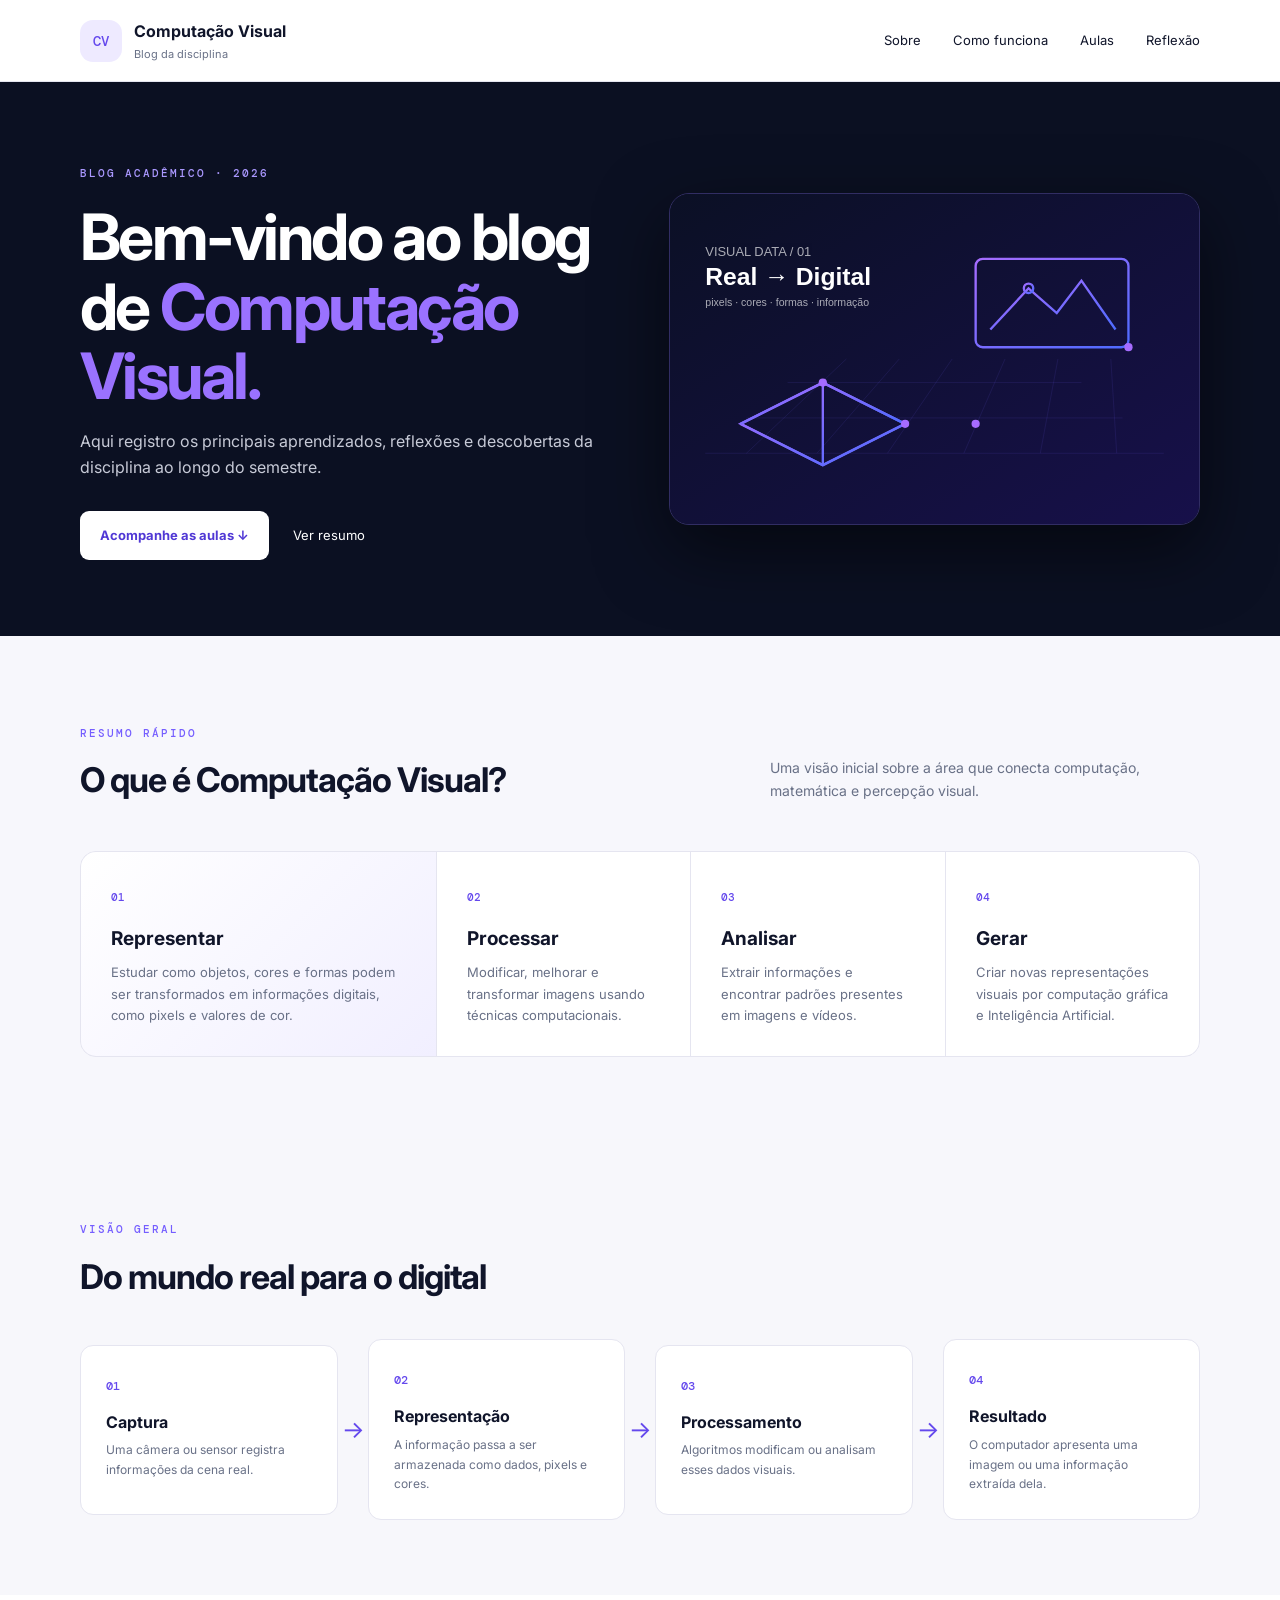
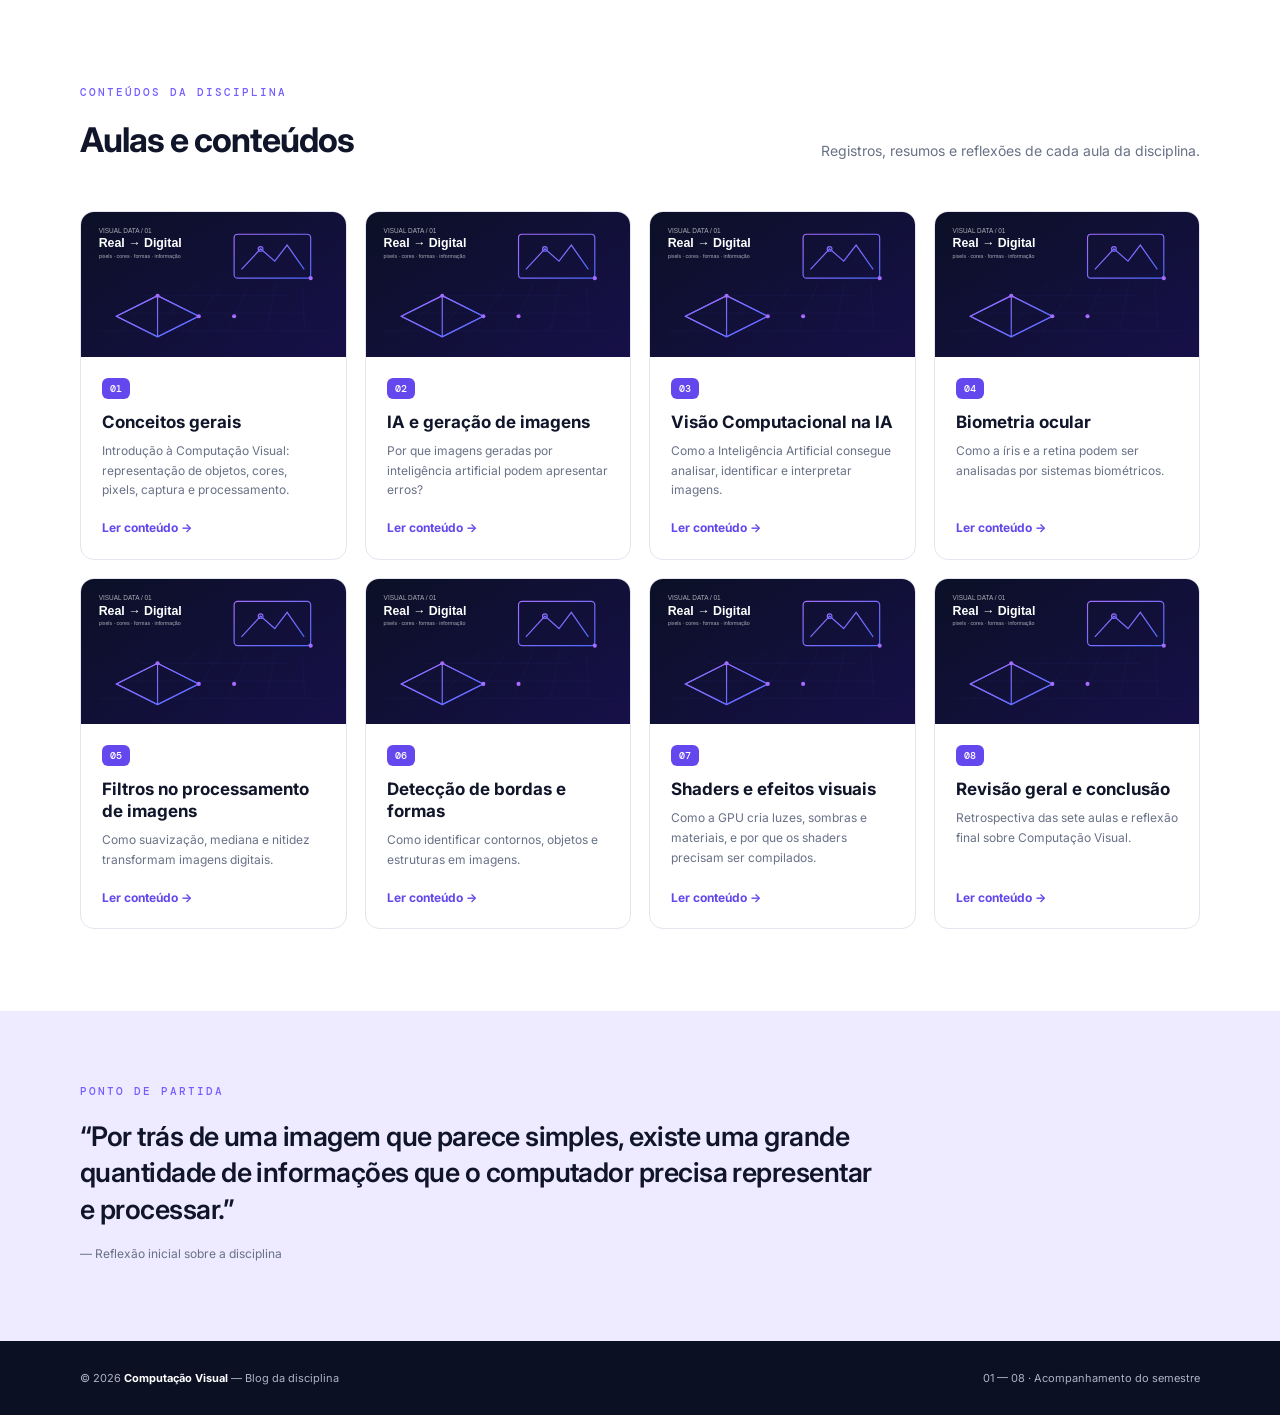
==== commit 18088634: "Rename index_aula8_atualizado.html to index.html" ====
--- a/index.html
+++ b/index.html
@@ -41,7 +41,7 @@
 <a class="lesson" href="aula5.html"><div class="lesson-image"><img src="visual.svg" alt="Filtros e processamento de imagens"></div><div class="lesson-body"><span class="lesson-number">05</span><h3>Filtros no processamento de imagens</h3><p>Como suavização, mediana e nitidez transformam imagens digitais.</p><span class="read">Ler conteúdo →</span></div></a>
 <a class="lesson" href="aula6.html"><div class="lesson-image"><img src="visual.svg" alt="Detecção de bordas e formas"></div><div class="lesson-body"><span class="lesson-number">06</span><h3>Detecção de bordas e formas</h3><p>Como identificar contornos, objetos e estruturas em imagens.</p><span class="read">Ler conteúdo →</span></div></a>
 <a class="lesson" href="aula7.html"><div class="lesson-image"><img src="visual.svg" alt="Shaders, iluminação e gráficos digitais"></div><div class="lesson-body"><span class="lesson-number">07</span><h3>Shaders e efeitos visuais</h3><p>Como a GPU cria luzes, sombras e materiais, e por que os shaders precisam ser compilados.</p><span class="read">Ler conteúdo →</span></div></a>
-<a class="lesson" href="aula8.html"><div class="lesson-image"><img src="visual.svg" alt="Ray tracing: reflexos, sombras e iluminação realista"></div><div class="lesson-body"><span class="lesson-number">08</span><h3>Ray Tracing e iluminação realista</h3><p>Como a simulação da luz produz reflexos, sombras e cenas mais realistas.</p><span class="read">Ler conteúdo →</span></div></a>
+<a class="lesson" href="aula8.html"><div class="lesson-image"><img src="visual.svg" alt="Revisão de Computação Visual"></div><div class="lesson-body"><span class="lesson-number">08</span><h3>Revisão geral e conclusão</h3><p>Retrospectiva das sete aulas e reflexão final sobre Computação Visual.</p><span class="read">Ler conteúdo →</span></div></a>
 </div></div></section>
 <section id="reflexao" class="quote"><div class="wrap"><span class="label">PONTO DE PARTIDA</span>
 <blockquote>“Por trás de uma imagem que parece simples, existe uma grande quantidade de informações que o computador precisa representar e processar.”</blockquote>
